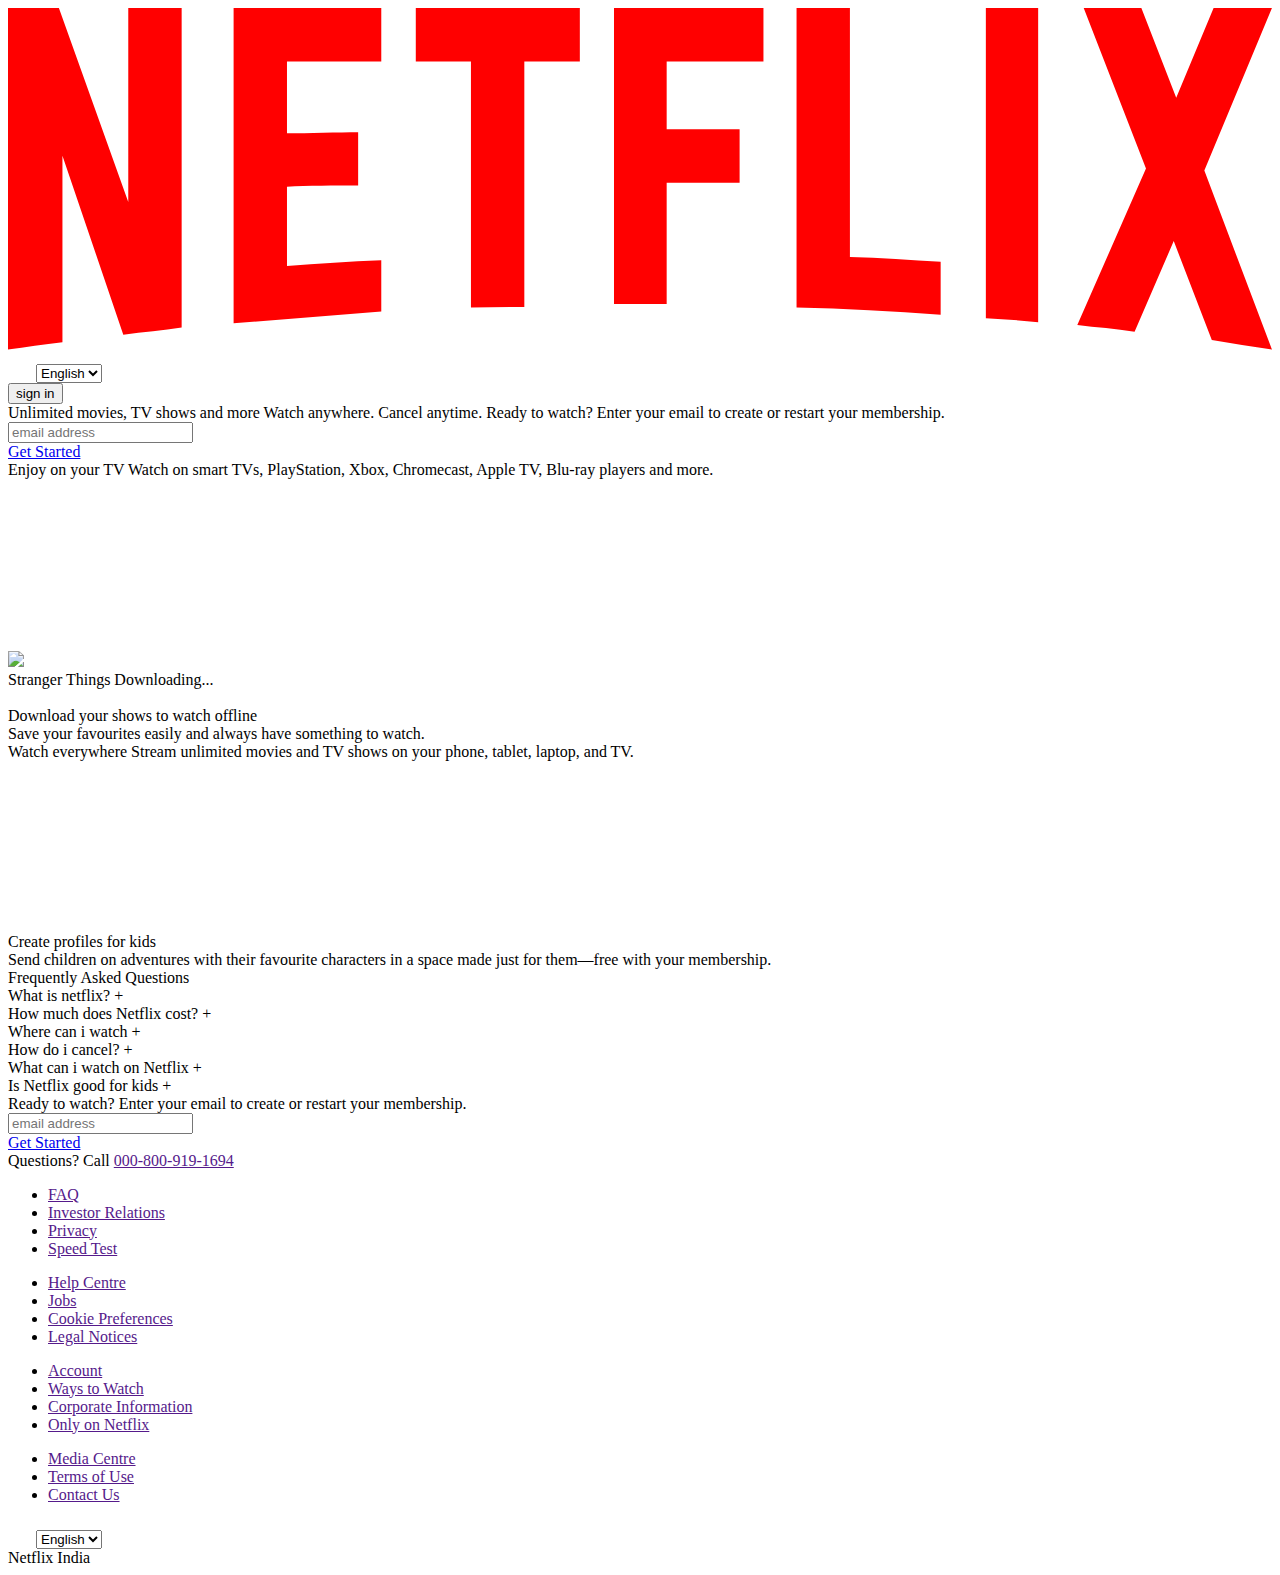
==== index.html @ af732a6b "Rename Clone.html to index.html" ====
<!DOCTYPE html>
<html lang="en">

<head>
    <meta charset="UTF-8">
    <meta name="viewport" content="width=device-width, initial-scale=1.0">
    <title>Netflix</title>
    <link rel="stylesheet" href="styles.css">
</head>

<body>

    <div class="main">
        <nav>
            <div class="logo">
                <svg viewBox="0 0 111 30" fill="red" version="1.1" xmlns="http://www.w3.org/2000/svg"
                    xmlns:xlink="http://www.w3.org/1999/xlink" aria-hidden="true" role="img"
                    class="default-ltr-cache-1d568uk ev1dnif2">
                    <g>
                        <path
                            d="M105.06233,14.2806261 L110.999156,30 C109.249227,29.7497422 107.500234,29.4366857 105.718437,29.1554972 L102.374168,20.4686475 L98.9371075,28.4375293 C97.2499766,28.1563408 95.5928391,28.061674 93.9057081,27.8432843 L99.9372012,14.0931671 L94.4680851,-5.68434189e-14 L99.5313525,-5.68434189e-14 L102.593495,7.87421502 L105.874965,-5.68434189e-14 L110.999156,-5.68434189e-14 L105.06233,14.2806261 Z M90.4686475,-5.68434189e-14 L85.8749649,-5.68434189e-14 L85.8749649,27.2499766 C87.3746368,27.3437061 88.9371075,27.4055675 90.4686475,27.5930265 L90.4686475,-5.68434189e-14 Z M81.9055207,26.93692 C77.7186241,26.6557316 73.5307901,26.4064111 69.250164,26.3117443 L69.250164,-5.68434189e-14 L73.9366389,-5.68434189e-14 L73.9366389,21.8745899 C76.6248008,21.9373887 79.3120255,22.1557784 81.9055207,22.2804387 L81.9055207,26.93692 Z M64.2496954,10.6561065 L64.2496954,15.3435186 L57.8442216,15.3435186 L57.8442216,25.9996251 L53.2186709,25.9996251 L53.2186709,-5.68434189e-14 L66.3436123,-5.68434189e-14 L66.3436123,4.68741213 L57.8442216,4.68741213 L57.8442216,10.6561065 L64.2496954,10.6561065 Z M45.3435186,4.68741213 L45.3435186,26.2498828 C43.7810479,26.2498828 42.1876465,26.2498828 40.6561065,26.3117443 L40.6561065,4.68741213 L35.8121661,4.68741213 L35.8121661,-5.68434189e-14 L50.2183897,-5.68434189e-14 L50.2183897,4.68741213 L45.3435186,4.68741213 Z M30.749836,15.5928391 C28.687787,15.5928391 26.2498828,15.5928391 24.4999531,15.6875059 L24.4999531,22.6562939 C27.2499766,22.4678976 30,22.2495079 32.7809542,22.1557784 L32.7809542,26.6557316 L19.812541,27.6876933 L19.812541,-5.68434189e-14 L32.7809542,-5.68434189e-14 L32.7809542,4.68741213 L24.4999531,4.68741213 L24.4999531,10.9991564 C26.3126816,10.9991564 29.0936358,10.9054269 30.749836,10.9054269 L30.749836,15.5928391 Z M4.78114163,12.9684132 L4.78114163,29.3429562 C3.09401069,29.5313525 1.59340144,29.7497422 0,30 L0,-5.68434189e-14 L4.4690224,-5.68434189e-14 L10.562377,17.0315868 L10.562377,-5.68434189e-14 L15.2497891,-5.68434189e-14 L15.2497891,28.061674 C13.5935889,28.3437998 11.906458,28.4375293 10.1246602,28.6868498 L4.78114163,12.9684132 Z">
                        </path>
                    </g>
                </svg>
            </div>

            <div class="nav_part2">
                <div class="language">
                    <svg style="color: white;" width="24" height="24" viewBox="0 0 16 16" fill="none"
                        xmlns="http://www.w3.org/2000/svg" class="default-ltr-cache-4z3qvp e1svuwfo1"
                        data-name="Languages" aria-hidden="true">
                        <path fill-rule="evenodd" clip-rule="evenodd"
                            d="M10.7668 5.33333L10.5038 5.99715L9.33974 8.9355L8.76866 10.377L7.33333 14H9.10751L9.83505 12.0326H13.4217L14.162 14H16L12.5665 5.33333H10.8278H10.7668ZM10.6186 9.93479L10.3839 10.5632H11.1036H12.8856L11.6348 7.2136L10.6186 9.93479ZM9.52722 4.84224C9.55393 4.77481 9.58574 4.71045 9.62211 4.64954H6.41909V2H4.926V4.64954H0.540802V5.99715H4.31466C3.35062 7.79015 1.75173 9.51463 0 10.4283C0.329184 10.7138 0.811203 11.2391 1.04633 11.5931C2.55118 10.6795 3.90318 9.22912 4.926 7.57316V12.6667H6.41909V7.51606C6.81951 8.15256 7.26748 8.76169 7.7521 9.32292L8.31996 7.88955C7.80191 7.29052 7.34631 6.64699 6.9834 5.99715H9.06968L9.52722 4.84224Z"
                            fill="currentColor"></path>


                    </svg>

                    <select class="lang" name="lang" id="lang">

                        <option value="eng">English</option>
                        <option value="hin">Hindi</option>
                    </select>



                </div>



                <div class="signin_btn">
                    <a href="signin.html"> <button>sign in</button> </a>
                </div>

            </div>



        </nav>

        <div class="main_cover">



        </div>

        <div class="title">
            <span>
                Unlimited movies, TV shows and more
            </span>
            <span>Watch anywhere. Cancel anytime.</span>
            <span>Ready to watch? Enter your email to create or restart your membership.</span>


            <div class="email_start">

                <input type="email" name="email" class="email" placeholder="email address">

                <div class="started_div">
                    <a href="signin.html">Get Started</a>

                </div>
            </div>

        </div>




    </div>

    <div class="line"></div>

    <section>

        <div class="section_1">
            <div class="text">
                <span class="s1"> Enjoy on your TV</span>
                <span class="s2">Watch on smart TVs, PlayStation, Xbox, Chromecast, Apple TV, Blu-ray players and
                    more.</span>

            </div>
            <div class="content_sec1">
                <img src="Netflix_section_1_img.png" width="500" alt="">
                <video src="assets_videos_video-tv-in-0819.m4v" width="380" autoplay loop></video>

            </div>




        </div>

        <div class="line"></div>

        <div class="section_2">

            <div class="section2_part1">
                <div class="content_sec2">
                    <img class="Eleven_stranger" src="Netflix_sec2_img_Eleven.jpg" alt="">

                    <div class="download_Eleven_sec2">

                        <div class="download_Eleven_sec2_inside_div">
                            <img src="Netflix_sec2_img_stranger_things.png" width="50">
                            <div class="sec2_downlaod_span">

                                <span>Stranger Things</span>
                                <span class="sp2_s2">Downloading...</span>

                            </div>
                        </div>

                        <img src="Netflix_sec2_gif_download.gif" width="50" alt="">

                    </div>

                </div>
            </div>

            <div class="sec2_text">
                <div class="sec2_text_heading">
                    Download your shows to watch offline
                </div>
                <div class="sec2_text_maintext">
                    Save your favourites easily and always have something to watch.
                </div>
            </div>

        </div>

        <div class="line"></div>

        <div class="section_3">
            <div class="text_sec3">



                <span class="sp1_s3"> Watch everywhere</span>
                <span class="sp2_s3">Stream unlimited movies and TV shows on your phone, tablet, laptop, and TV.</span>

            </div>
            <div class="content_sec3">
                <img src="Netflix_sec3_TV_img.png" width="500" alt="">
                <video src="Netflix_sec3_TV_video.m4v" width="280" autoplay loop></video>

            </div>




        </div>


        <div class="line"></div>


        <div class="section_4">
            <div class="image_sec4">
                <img src="Netflix_sec4_img_cartoon.png" alt="">
            </div>

            <div class="sec4_text">
                <div class="sec4_head_text">
                    Create profiles for kids

                </div>
                <div class="sec4_main_text">
                    Send children on adventures with their favourite characters in a space made just for them—free with
                    your membership.
                </div>
            </div>
        </div>


        <div class="line"></div>

        <div class="section_5">

            <div class="faq_title">Frequently Asked Questions</div>

            <div class="faq"><span class="text_span_sec5">What is netflix? </span> <span class="plus_span">+</span>
            </div>
            <div class="faq"><span class="text_span_sec5">How much does Netflix cost? </span> <span
                    class="plus_span">+</span> </div>
            <div class="faq"><span class="text_span_sec5">Where can i watch </span> <span class="plus_span">+</span>
            </div>
            <div class="faq"><span class="text_span_sec5">How do i cancel? </span> <span class="plus_span">+</span>
            </div>
            <div class="faq"><span class="text_span_sec5">What can i watch on Netflix </span> <span
                    class="plus_span">+</span> </div>
            <div class="faq"><span class="text_span_sec5">Is Netflix good for kids </span> <span
                    class="plus_span">+</span> </div>


            <div class="sec5_after_faq_text">
                Ready to watch? Enter your email to create or restart your membership.
            </div>


            <div class="email_start">

                <input type="email" name="email" class="email" placeholder="email address">

                <div class="started_div">
                    <a href="signin.html">Get Started</a>

                </div>


            </div>



        </div>





    </section>

    <div class="line"></div>


    <footer>


        <div class="top_footer">
            Questions? Call <a href="">000-800-919-1694</a>
        </div>

        <div class="main_footer">

            <div class="main_footer_f1">

                <ul>
                    <li><a href="">FAQ</a></li>
                    <li><a href="">Investor Relations</a></li>
                    <li><a href="">Privacy</a></li>
                    <li><a href="">Speed Test</a></li>
                </ul>

            </div>
            <div class="main_footer_f1">

                <ul>
                    <li><a href="">Help Centre</a></li>
                    <li><a href="">Jobs</a></li>
                    <li><a href="">Cookie Preferences</a></li>
                    <li><a href="">Legal Notices</a></li>
                </ul>

            </div>
            <div class="main_footer_f1">

                <ul>
                    <li><a href="">Account</a></li>
                    <li><a href="">Ways to Watch</a></li>
                    <li><a href="">Corporate Information</a></li>
                    <li><a href="">Only on Netflix</a></li>
                </ul>

            </div>
            <div class="main_footer_f1">


                <ul>
                    <li><a href="">Media Centre</a></li>
                    <li><a href="">Terms of Use</a></li>
                    <li><a href="">Contact Us</a></li>

                </ul>
            </div>

        </div>

        <div class="language">
            <svg style="color: white;" width="24" height="24" viewBox="0 0 16 16" fill="none"
                xmlns="http://www.w3.org/2000/svg" class="default-ltr-cache-4z3qvp e1svuwfo1"
                data-name="Languages" aria-hidden="true">
                <path fill-rule="evenodd" clip-rule="evenodd"
                    d="M10.7668 5.33333L10.5038 5.99715L9.33974 8.9355L8.76866 10.377L7.33333 14H9.10751L9.83505 12.0326H13.4217L14.162 14H16L12.5665 5.33333H10.8278H10.7668ZM10.6186 9.93479L10.3839 10.5632H11.1036H12.8856L11.6348 7.2136L10.6186 9.93479ZM9.52722 4.84224C9.55393 4.77481 9.58574 4.71045 9.62211 4.64954H6.41909V2H4.926V4.64954H0.540802V5.99715H4.31466C3.35062 7.79015 1.75173 9.51463 0 10.4283C0.329184 10.7138 0.811203 11.2391 1.04633 11.5931C2.55118 10.6795 3.90318 9.22912 4.926 7.57316V12.6667H6.41909V7.51606C6.81951 8.15256 7.26748 8.76169 7.7521 9.32292L8.31996 7.88955C7.80191 7.29052 7.34631 6.64699 6.9834 5.99715H9.06968L9.52722 4.84224Z"
                    fill="currentColor"></path>


            </svg>

            <select class="lang" name="lang" id="lang">

                <option value="eng">English</option>
                <option value="hin">Hindi</option>
            </select>



        </div>

        <div class="end_page">
            Netflix India
        </div>



    </footer>


</body>

</html>
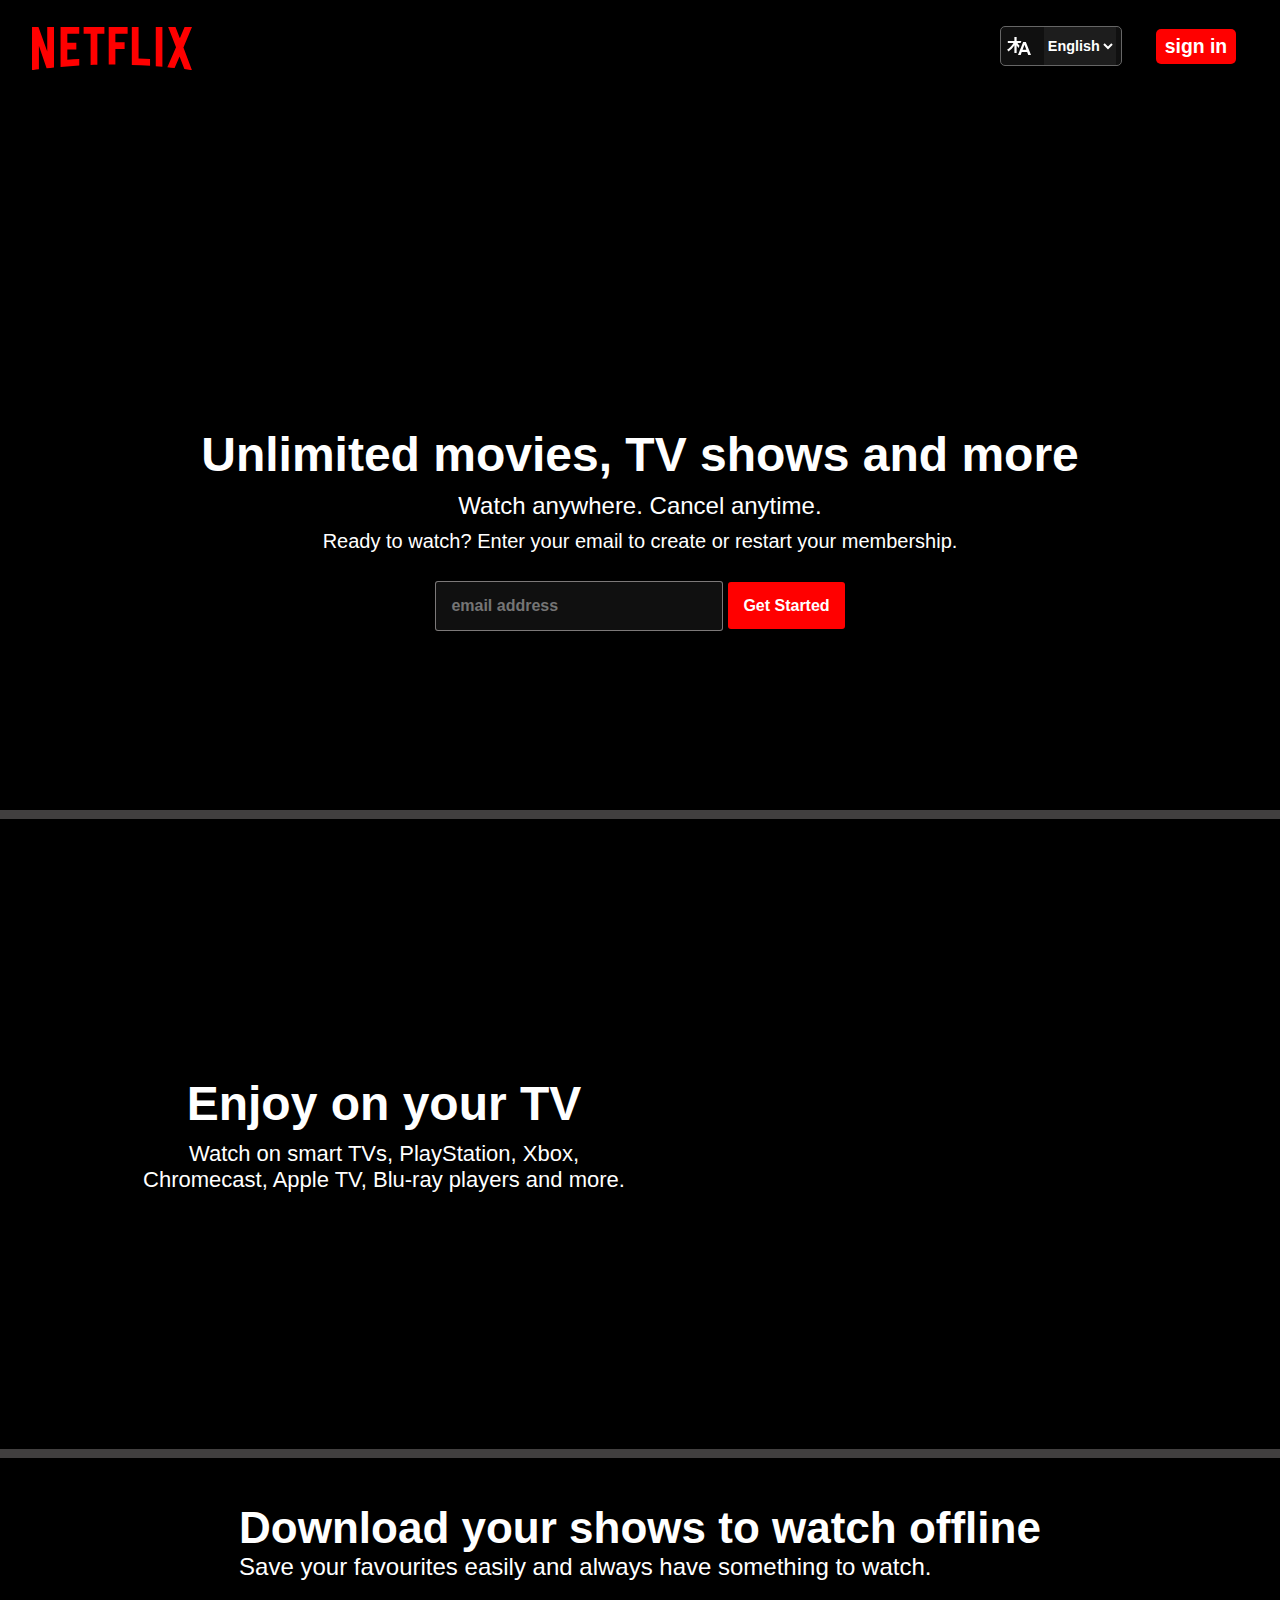
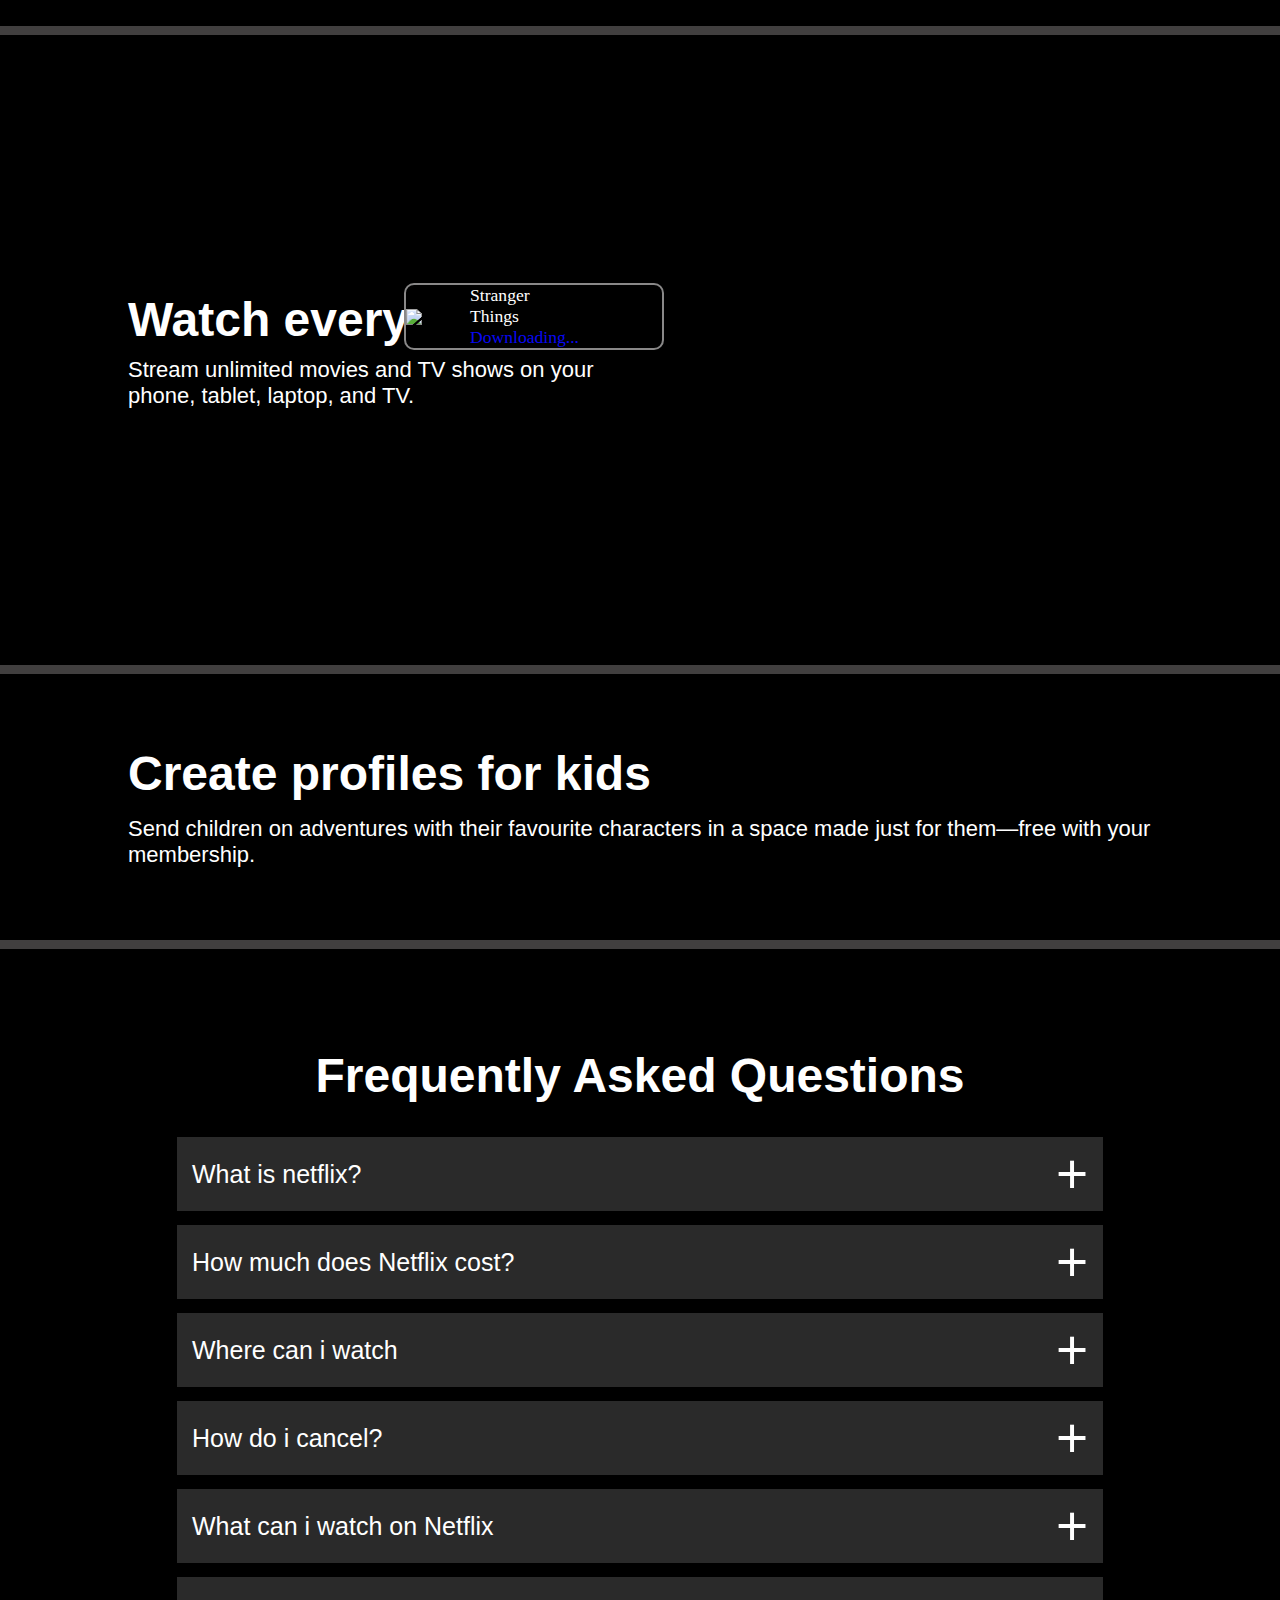
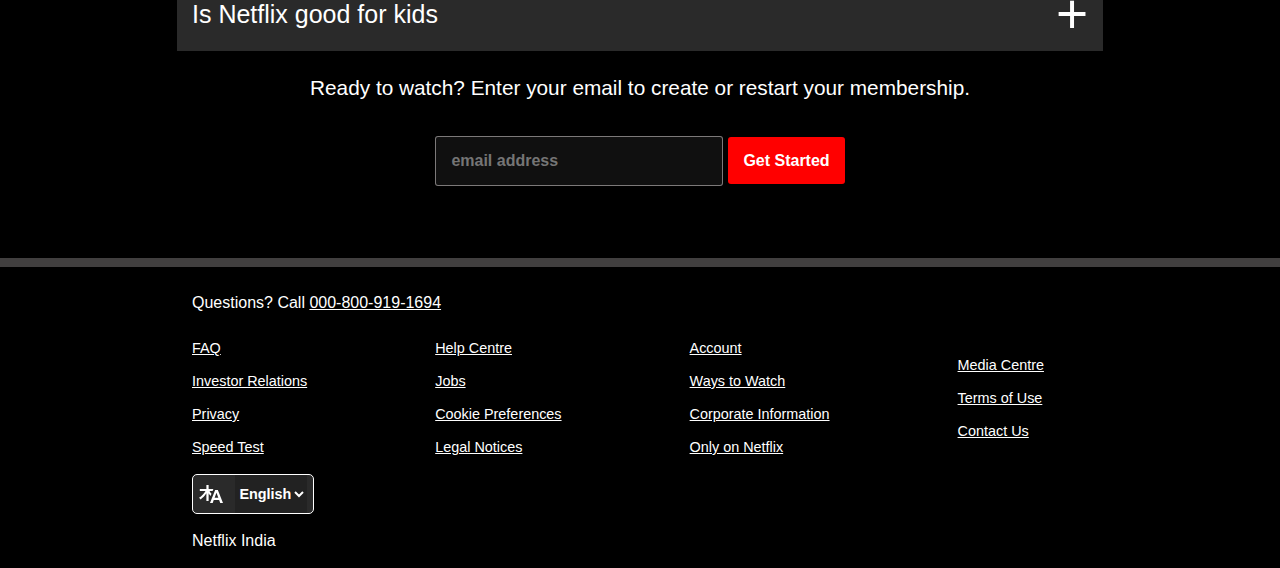
==== commit 5dbbb140: "Corrected" ====
--- a/index.html
+++ b/index.html
@@ -101,8 +101,8 @@
 
             </div>
             <div class="content_sec1">
-                <img src="Netflix_section_1_img.png" width="500" alt="">
-                <video src="assets_videos_video-tv-in-0819.m4v" width="380" autoplay loop></video>
+                <img src="assets/Netflix_section_1_img.png" width="500" alt="">
+                <video src="assets/assets_videos_video-tv-in-0819.m4v" width="380" autoplay loop></video>
 
             </div>
 
@@ -117,12 +117,12 @@
 
             <div class="section2_part1">
                 <div class="content_sec2">
-                    <img class="Eleven_stranger" src="Netflix_sec2_img_Eleven.jpg" alt="">
+                    <img class="Eleven_stranger" src="assets/Netflix_sec2_img_Eleven.jpg" alt="">
 
                     <div class="download_Eleven_sec2">
 
                         <div class="download_Eleven_sec2_inside_div">
-                            <img src="Netflix_sec2_img_stranger_things.png" width="50">
+                            <img src="assets/Netflix_sec2_img_stranger_things.png" width="50">
                             <div class="sec2_downlaod_span">
 
                                 <span>Stranger Things</span>
@@ -131,7 +131,7 @@
                             </div>
                         </div>
 
-                        <img src="Netflix_sec2_gif_download.gif" width="50" alt="">
+                        <img src="assets/Netflix_sec2_gif_download.gif" width="50" alt="">
 
                     </div>
 
@@ -161,8 +161,8 @@
 
             </div>
             <div class="content_sec3">
-                <img src="Netflix_sec3_TV_img.png" width="500" alt="">
-                <video src="Netflix_sec3_TV_video.m4v" width="280" autoplay loop></video>
+                <img src="assets/Netflix_sec3_TV_img.png" width="500" alt="">
+                <video src="assets/Netflix_sec3_TV_video.m4v" width="280" autoplay loop></video>
 
             </div>
 
@@ -177,7 +177,7 @@
 
         <div class="section_4">
             <div class="image_sec4">
-                <img src="Netflix_sec4_img_cartoon.png" alt="">
+                <img src="assets/Netflix_sec4_img_cartoon.png" alt="">
             </div>
 
             <div class="sec4_text">
--- a/styles.css
+++ b/styles.css
@@ -0,0 +1,578 @@
+* {
+    padding: 0;
+    margin: 0;
+    
+}
+body{
+    background-color: black;
+}
+
+.main {
+    font-family: Netflix Sans,Helvetica Neue,Segoe UI,Roboto,Ubuntu,sans-serif;
+    background-image: url("assets/bg_netflix.jpg");
+
+    height: 90vh;
+    background-position-y: 90%;
+    background-repeat: no-repeat;
+    background-size: cover;
+    background-position-x: center;
+   
+
+}
+
+ 
+div.main_cover {
+    background-color: black;
+    height: 90vh;
+    width: 100%;
+     opacity: 0.60; 
+     position: absolute;
+     top: 0;
+} 
+
+nav {
+    margin: 0px auto;
+    width: 80vw;
+    display: flex;
+
+    justify-content: space-between;
+    align-items: center;
+
+}
+
+
+
+.logo {
+    margin-top: 3vh;
+}
+
+.logo svg {
+    color: rgb(234, 13, 13);
+    fill: red;
+    width: 160px;
+    position: relative;
+    z-index: 10;
+
+}
+
+.nav_part2 {
+    display: flex;
+    justify-content: center;
+    align-items: center;
+    gap: 2vw;
+    margin-top: 2vh;
+}
+
+.language {
+
+    border: 1px solid white;
+    display: flex;
+    align-items: center;
+    justify-content: center;
+    width: 120px;
+  background-color: rgba(53,53,53,0.8);
+    gap: 1vw;
+    border-radius: 5px;
+
+}
+
+.language svg{
+    position: relative;
+    z-index: 10;
+}
+
+.lang {
+    font-size: 0.9em;
+    color: white;
+    background-color: rgba(33,33,33,0.8);
+    font-weight: bold;
+    border: none;
+    position: relative;
+    z-index: 10;
+    padding:  10px 0px;
+
+}
+
+
+.signin_btn {
+    position: relative;
+    z-index: 10;
+    width: 100px;
+  
+}
+.signin_btn button{
+    background-color: red;
+    width: 80px;
+    padding: 6px;
+    border-radius: 5px;
+    font-size: 1.1em;
+    font-weight: bold;
+    color: rgb(255, 255, 255);
+    border: none;
+}
+
+.signin_btn a {
+    text-decoration: none;
+    font-size: 1.1em;
+    font-weight: bold;
+    color: rgb(255, 255, 255);
+    
+    padding: 8px;
+    
+    border-radius: 5px;
+   
+}
+
+
+@media screen and (max-width: 1280px) {
+
+    nav {
+        margin: 0px auto;
+        width: 95vw;
+        display: flex;
+
+        justify-content: space-between;
+        align-items: center;
+
+    }
+
+
+}
+
+.title {
+     margin-top: 10vh; 
+    display: flex;
+    align-items: center;
+     height: 90%;
+    position: relative;
+    justify-content: center;
+    flex-direction: column;
+    text-align: center;
+    z-index: 10;
+    color: white;
+    gap: 10px;
+    font-family: Netflix Sans, Helvetica Neue, Segoe UI, Roboto, Ubuntu, sans-serif;
+    
+
+}
+
+
+.title > :nth-child(1){
+    font-size: 48px;
+    font-weight: 900;
+    padding: 0px 20px;
+}
+
+.title > :nth-child(2)
+{
+    font-size: 24px;
+    font-weight: 500;
+    padding: 0px 20px;
+}
+.title > :nth-child(3)
+{
+    font-size: 20px;
+    font-weight: 500;
+    padding: 0px 20px;
+}
+
+
+
+.email_start {
+    margin-top: 2vh;
+    display: flex;
+    justify-content: center;
+    align-items: center;
+    position: relative;
+    z-index: 10;
+    gap: 5px;
+    width: 40%;
+}
+
+.email {
+    font-family: Netflix Sans, Helvetica Neue, Segoe UI, Roboto, Ubuntu, sans-serif;
+    font-size: 16px;
+    background-color: rgba(23,23,23,0.7);
+    padding: 15px;
+    color: white;
+    width: 50%;
+    font-weight: bold;
+    position: relative;
+    z-index: 10;
+    border-radius: 3px;
+    border: 0.5px solid rgba(232, 225, 225,0.5);
+    
+}
+
+.started_div a {
+    text-decoration: none;
+    font-size: 16px;
+    font-weight: bold;
+    color: white;
+    background-color: red;
+    padding: 15px;
+    border-radius: 3px;
+   
+}
+
+
+@media screen and (max-width: 960px) {
+
+    .main{
+        height: 55vh;
+    }
+    div.main_cover {
+        background-color: black;
+        height: 55vh;
+        width: 100%;
+         opacity: 0.60; 
+         position: absolute;
+         top: 0;
+    } 
+
+    .logo {
+        margin-top: 2vh;
+    }
+    
+    .logo svg {
+       
+        width: 100px;
+      
+    
+    }
+   .title{
+
+    /* margin-top: 12vh; */
+    gap: 10px;
+   }
+
+   .title> :nth-child(1){
+    font-size: 35px;
+    font-weight: 900;
+}
+
+.title> :nth-child(2)
+{
+    font-size: 18px;
+    font-weight: 500;
+}
+.title > :nth-child(3)
+{
+    font-size: 16px;
+    font-weight: 500;
+}
+
+}
+
+.line{
+    background-color: rgb(65, 63, 63);
+    height: 1vh;
+}
+
+
+
+
+.section_1{
+
+    display: flex;
+  
+    height: 60vh;
+    width: 80vw;
+    margin-left: 10vw;
+    margin: 5vh auto;
+    
+   
+}
+
+
+.text{
+    
+    color: white;
+    display: flex;
+    flex-direction: column;
+    height: 100%;
+   width: 50%;
+    justify-content: center;
+    align-items: center;
+   
+    gap: 10px;
+}
+
+.text .s1
+{
+    text-align: center;
+    font-size: 48px;
+    font-weight: 900;
+    font-family: Netflix Sans, Helvetica Neue, Segoe UI, Roboto, Ubuntu, sans-serif;
+}
+.text .s2
+{
+    text-align: center;
+    font-size: 22px;
+    font-weight: 500;
+    font-family: Netflix Sans, Helvetica Neue, Segoe UI, Roboto, Ubuntu, sans-serif;
+}
+
+.content_sec1{
+    position: relative;
+}
+.content_sec1 img{
+    position: absolute;
+}
+.content_sec1 video{
+    position: absolute;
+    top: 185px;
+    left: 255px;
+
+    z-index: -1;
+    overflow: hidden;
+   
+    transform: translate(-50%, -50%);
+}
+
+
+.section_2{
+   width: 80vw;
+   height: 100%;
+   margin: 5vh auto;
+    display: flex;
+    justify-content: center;
+    align-items: center;
+}
+
+.section2_part1{
+    position: relative;
+}
+
+.download_Eleven_sec2{
+
+    display: flex;
+    justify-content: center;
+    align-items: center;
+    border: 2px solid rgba(243, 241, 241, 0.565);
+    width: 20vw;
+    border-radius: 10px;
+    gap: 4vw;
+    position: absolute;
+    top: 350px;
+    left: 165px;
+    z-index: 10;
+    background-color: black;
+}
+
+.sec2_downlaod_span{
+    color: white;
+    display: flex;
+    flex-direction: column;
+    font-size: 1.1em;
+   
+}
+
+.download_Eleven_sec2_inside_div{
+
+    display: flex;
+    justify-content: center;
+    align-items: center;
+    gap: 15px;
+}
+
+.sp2_s2{
+    color: rgb(8, 8, 244);
+}
+
+
+.Eleven_stranger  img{
+    position: absolute;
+    z-index: -1;
+}
+
+.sec2_text{
+    color: white;
+    font-family: Netflix Sans,Helvetica Neue,Segoe UI,Roboto,Ubuntu,sans-serif;
+}
+
+.sec2_text_heading{
+
+    font-size: 44px;
+    font-weight: 900;
+   
+}
+.sec2_text_maintext{
+
+    font-size: 24px;
+    font-weight: 500;
+   
+}
+
+
+
+.section_3{
+
+    display: flex;
+  
+    height: 60vh;
+    width: 80vw;
+    margin-left: 10vw;
+    margin: 5vh auto;
+    
+   
+}
+
+
+.text_sec3{
+    
+    color: white;
+    display: flex;
+    flex-direction: column;
+    height: 100%;
+   width: 50%;
+justify-content: center;
+    
+   
+    gap: 10px;
+}
+
+.sp1_s3
+{
+   text-align: left;
+    font-size: 48px;
+    font-weight: 900;
+    font-family: Netflix Sans, Helvetica Neue, Segoe UI, Roboto, Ubuntu, sans-serif;
+}
+ .sp2_s3
+{
+    text-align: left;
+    font-size: 22px;
+    font-weight: 500;
+    font-family: Netflix Sans, Helvetica Neue, Segoe UI, Roboto, Ubuntu, sans-serif;
+}
+
+.content_sec3{
+    position: relative;
+}
+.content_sec3 img{
+    position: absolute;
+}
+.content_sec3 video{
+    position: absolute;
+    top: 155px;
+    left: 255px;
+
+    z-index: -1;
+    overflow: hidden;
+   
+    transform: translate(-50%, -50%);
+}
+
+
+.section_4{
+     display: flex;
+     justify-content: center;
+     align-items: center;
+     width: 80vw;
+     height: 100%;
+     margin:8vh auto;
+}
+
+.sec4_text{
+    display: flex;
+    flex-direction: column;
+    color: white;
+    gap: 15px;
+    font-family: Netflix Sans, Helvetica Neue, Segoe UI, Roboto, Ubuntu, sans-serif;
+}
+
+.sec4_head_text{
+    font-size: 48px;
+    font-weight: 900;
+}
+.sec4_main_text{
+    font-size: 22px;
+    font-weight: 500;
+}
+
+.section_5{
+    margin: 8vh auto;
+    display: flex;
+    flex-direction: column;
+    justify-content: center;
+    align-items: center;
+    color: white;
+    font-family: Netflix Sans, Helvetica Neue, Segoe UI, Roboto, Ubuntu, sans-serif;
+}
+
+.faq_title{
+    /* display: flex;
+    justify-content: center;
+    align-items: center;
+    width: 50%;
+    margin: auto; */
+    font-size: 48px;
+    font-weight: 900;
+    margin: 3vh auto;
+}
+
+.faq{
+    width: 70%;
+    height: 10%;
+    background-color: rgba(53,53,53,0.8);
+   margin: 7px auto;
+   font-size: 25px;
+   padding: 5px 15px;
+   display: flex;
+   justify-content: space-between;
+   align-items: center;
+   cursor: pointer;
+    
+}
+.plus_span{
+    font-size: 55px;
+    font-weight: lighter;
+}
+
+.sec5_after_faq_text{
+    font-size: 1.3em;
+    margin: 2vh auto;
+}
+
+footer{
+    color: white;
+    font-family: Netflix Sans, Helvetica Neue, Segoe UI, Roboto, Ubuntu, sans-serif;
+    width: 70vw;
+    margin: auto;
+
+}
+.top_footer{
+    margin: 3vh auto;
+}
+.top_footer a{
+    color: white;
+}
+
+
+.main_footer{
+    display: flex;
+    margin: 2vh auto;
+    align-items: center;
+    width: 100%;
+    height: 100%;
+    gap: 10vw;
+
+}
+
+.main_footer_f1 ul{
+    display: flex;
+    flex-direction: column;
+    list-style: none;
+    gap: 15px;
+   
+}
+.main_footer_f1 ul a{
+    color: white;
+    font-size: 0.9em;
+    
+}
+
+.end_page{
+    margin: 2vh 0px;
+}
